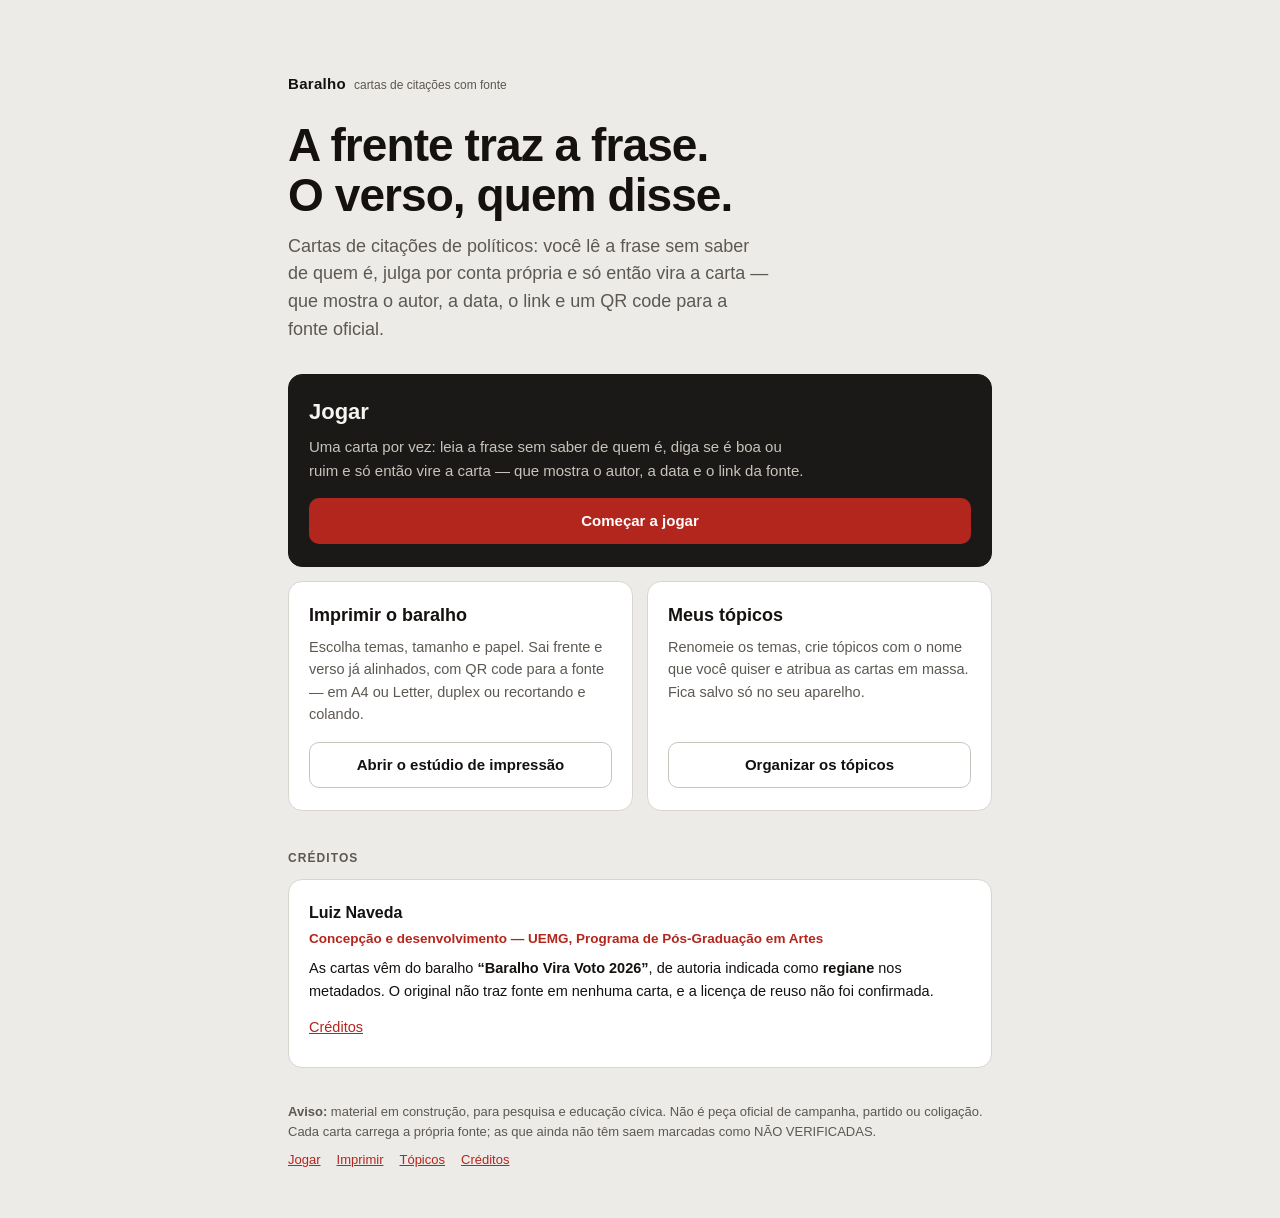
==== web/public/index.html @ 0f1baed0 "Baralho: cartas com fonte, mesa skeuomórfica, impressão e triagem Aplicativo zero-dependência (Node " ====
<!doctype html>
<html lang="pt-BR">
<head>
<meta charset="utf-8">
<meta name="viewport" content="width=device-width, initial-scale=1, viewport-fit=cover">
<title>Baralho — cartas de citações com a fonte no verso</title>
<link rel="icon" href="./favicon.svg" type="image/svg+xml">
<link rel="manifest" href="./manifest.webmanifest">
<meta name="theme-color" content="#1b1917">
<meta name="apple-mobile-web-app-capable" content="yes">
<meta name="apple-mobile-web-app-title" content="Baralho">
<link rel="apple-touch-icon" href="./icone-192.png">
<meta name="description" content="Baralho de cartas com citações de políticos: a frente traz só a frase, o verso revela quem disse — com data, link e QR code da fonte. Dá para imprimir.">
<style>
  :root { --ink:#14110f; --muted:#5d5852; --accent:#b3261e; --ui-line:#d8d5cf; }
  * { box-sizing: border-box; }
  html { -webkit-text-size-adjust: 100%; }
  body {
    margin: 0;
    background: #ecebe8;
    color: var(--ink);
    font: 16px/1.55 -apple-system, BlinkMacSystemFont, "Segoe UI", Roboto, Helvetica, Arial, sans-serif;
  }
  .pagina { max-width: 760px; margin: 0 auto; padding: clamp(24px, 6vw, 56px) clamp(16px, 5vw, 28px) 48px; }

  .marca { display: flex; align-items: baseline; gap: 8px; margin-bottom: 26px; }
  .marca strong { font-size: 15px; letter-spacing: .02em; }
  .marca span { font-size: 12px; color: var(--muted); }

  h1 { font-size: clamp(30px, 8vw, 46px); line-height: 1.08; margin: 0 0 12px; letter-spacing: -.02em; }
  .sub { font-size: clamp(15px, 4.2vw, 18px); color: var(--muted); margin: 0 0 30px; max-width: 48ch; }

  .cartoes { display: grid; gap: 14px; grid-template-columns: repeat(auto-fit, minmax(250px, 1fr)); }
  .cartao {
    background: #fff;
    border: 1px solid var(--ui-line);
    border-radius: 14px;
    padding: 20px 20px 22px;
    display: flex;
    flex-direction: column;
  }
  .cartao h2 { margin: 0 0 6px; font-size: 18px; }
  .cartao p { margin: 0 0 16px; color: var(--muted); font-size: 14.5px; flex: 1; }
  .cartao--destaque {
    grid-column: 1 / -1;
    background: #1b1917;
    border-color: #1b1917;
    color: #f6f4f1;
  }
  .cartao--destaque h2 { font-size: 22px; }
  .cartao--destaque p { color: #c9c3bb; font-size: 15px; max-width: 60ch; }
  .botao {
    display: inline-flex; align-items: center; justify-content: center;
    min-height: 46px; padding: 10px 18px; border-radius: 10px;
    background: var(--accent); color: #fff; text-decoration: none; font-weight: 600; font-size: 15px;
  }
  .botao:hover { background: #93201a; }
  .botao--ghost { background: transparent; color: var(--ink); border: 1px solid #c9c5be; }
  .botao--ghost:hover { background: #f2f0ed; }

  .secao-titulo {
    margin: 38px 0 12px; font-size: 12px; text-transform: uppercase;
    letter-spacing: .09em; color: var(--muted);
  }
  .creditos {
    background: #fff; border: 1px solid var(--ui-line); border-radius: 14px;
    padding: 20px 20px 16px;
  }
  .creditos p { margin: 0 0 12px; font-size: 14.5px; line-height: 1.6; }
  .creditos .quem { font-weight: 700; font-size: 16px; margin-bottom: 2px; }
  .creditos .papel { color: var(--accent); font-size: 13.5px; font-weight: 600; margin-bottom: 8px; }
  .creditos .fonte { border-left: 3px solid var(--accent); background: #fdf4f3; padding: 10px 12px; border-radius: 0 8px 8px 0; font-size: 13.5px; }
  .creditos ul { margin: 0 0 14px; padding-left: 20px; font-size: 14px; color: var(--muted); }
  .creditos li { margin-bottom: 5px; }
  .creditos a { color: var(--accent); }
  code { background: #f2f0ed; padding: 1px 5px; border-radius: 4px; font-size: .92em; }

  .rodape { margin-top: 34px; color: var(--muted); font-size: 13px; }
  .rodape p { margin: 0 0 8px; }
  .rodape nav { display: flex; flex-wrap: wrap; gap: 6px 16px; }
  .rodape a { color: var(--accent); }

  @media (max-width: 420px) {
    .cartoes { grid-template-columns: 1fr; }
  }
</style>
</head>
<body>
<main class="pagina">

  <p class="marca"><strong>Baralho</strong> <span>cartas de citações com fonte</span></p>

  <h1>A frente traz a frase.<br>O verso, quem disse.</h1>
  <p class="sub">
    Cartas de citações de políticos: você lê a frase sem saber de quem é, julga por conta
    própria e só então vira a carta — que mostra o autor, a data, o link e um QR code
    para a fonte oficial.
  </p>

  <div class="cartoes">
    <article class="cartao cartao--destaque">
      <h2>Jogar</h2>
      <p>Uma carta por vez: leia a frase sem saber de quem é, diga se é boa ou ruim e só então vire a carta — que mostra o autor, a data e o link da fonte.</p>
      <a class="botao" href="./jogo.html">Começar a jogar</a>
    </article>
    <article class="cartao">
      <h2>Imprimir o baralho</h2>
      <p>Escolha temas, tamanho e papel. Sai frente e verso já alinhados, com QR code para a fonte — em A4 ou Letter, duplex ou recortando e colando.</p>
      <a class="botao botao--ghost" href="./print.html">Abrir o estúdio de impressão</a>
    </article>
    <article class="cartao">
      <h2>Meus tópicos</h2>
      <p>Renomeie os temas, crie tópicos com o nome que você quiser e atribua as cartas em massa. Fica salvo só no seu aparelho.</p>
      <a class="botao botao--ghost" href="./topicos.html">Organizar os tópicos</a>
    </article>
  </div>

  <h2 class="secao-titulo">Créditos</h2>
  <section class="creditos" id="creditos">
    <p class="quem">Luiz Naveda</p>
    <p class="papel">Concepção e desenvolvimento — UEMG, Programa de Pós-Graduação em Artes</p>
    <p>
      As cartas vêm do baralho <strong>“Baralho Vira Voto 2026”</strong>, de autoria indicada
      como <strong>regiane</strong> nos metadados. O original não traz fonte em nenhuma carta,
      e a licença de reuso não foi confirmada.
    </p>
    <p><a href="./creditos.html">Créditos</a></p>
  </section>

  <footer class="rodape">
    <p><strong>Aviso:</strong> material em construção, para pesquisa e educação cívica. Não é peça oficial de campanha, partido ou coligação. Cada carta carrega a própria fonte; as que ainda não têm saem marcadas como NÃO VERIFICADAS.</p>
    <nav>
      <a href="./jogo.html">Jogar</a>
      <a href="./print.html">Imprimir</a>
      <a href="./topicos.html">Tópicos</a>
      <a href="./creditos.html">Créditos</a>
    </nav>
  </footer>

</main>
</body>
</html>
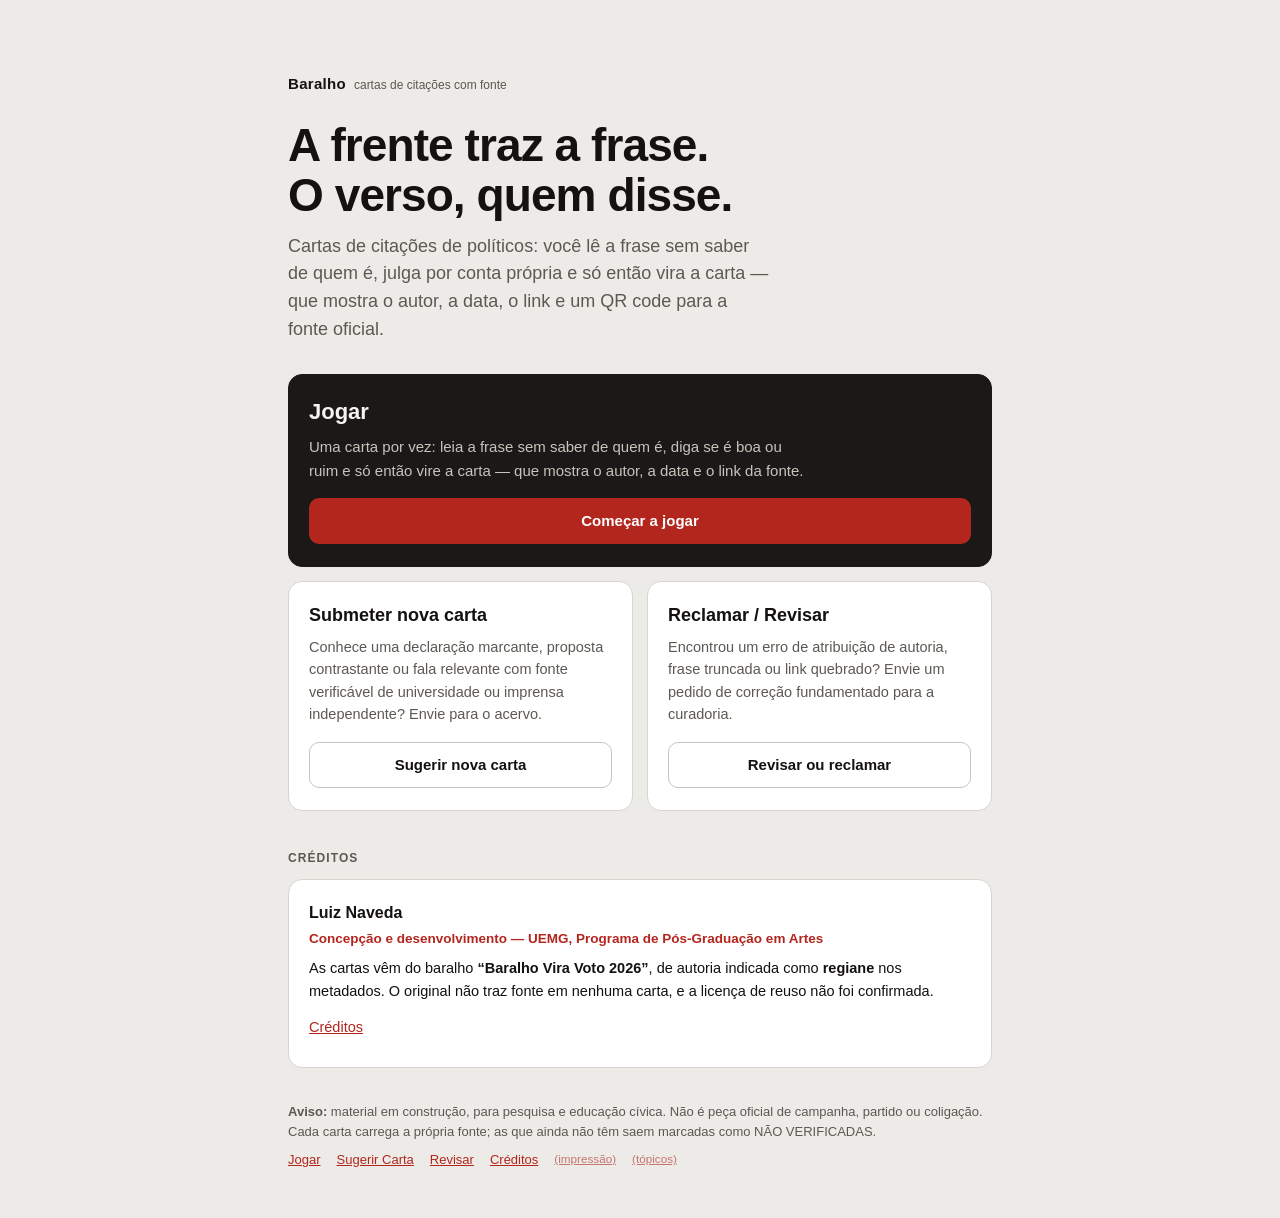
==== commit 9c68e7b1: "Corrige rotação definitiva no Chrome, remove impressão/tópicos da navegação e adiciona formulário de" ====
--- a/web/public/index.html
+++ b/web/public/index.html
@@ -104,14 +104,14 @@
       <a class="botao" href="./jogo.html">Começar a jogar</a>
     </article>
     <article class="cartao">
-      <h2>Imprimir o baralho</h2>
-      <p>Escolha temas, tamanho e papel. Sai frente e verso já alinhados, com QR code para a fonte — em A4 ou Letter, duplex ou recortando e colando.</p>
-      <a class="botao botao--ghost" href="./print.html">Abrir o estúdio de impressão</a>
+      <h2>Submeter nova carta</h2>
+      <p>Conhece uma declaração marcante, proposta contrastante ou fala relevante com fonte verificável de universidade ou imprensa independente? Envie para o acervo.</p>
+      <a class="botao botao--ghost" href="./sugerir.html">Sugerir nova carta</a>
     </article>
     <article class="cartao">
-      <h2>Meus tópicos</h2>
-      <p>Renomeie os temas, crie tópicos com o nome que você quiser e atribua as cartas em massa. Fica salvo só no seu aparelho.</p>
-      <a class="botao botao--ghost" href="./topicos.html">Organizar os tópicos</a>
+      <h2>Reclamar / Revisar</h2>
+      <p>Encontrou um erro de atribuição de autoria, frase truncada ou link quebrado? Envie um pedido de correção fundamentado para a curadoria.</p>
+      <a class="botao botao--ghost" href="./sugerir.html?reclamar=1">Revisar ou reclamar</a>
     </article>
   </div>
 
@@ -131,9 +131,11 @@
     <p><strong>Aviso:</strong> material em construção, para pesquisa e educação cívica. Não é peça oficial de campanha, partido ou coligação. Cada carta carrega a própria fonte; as que ainda não têm saem marcadas como NÃO VERIFICADAS.</p>
     <nav>
       <a href="./jogo.html">Jogar</a>
-      <a href="./print.html">Imprimir</a>
-      <a href="./topicos.html">Tópicos</a>
+      <a href="./sugerir.html">Sugerir Carta</a>
+      <a href="./sugerir.html?reclamar=1">Revisar</a>
       <a href="./creditos.html">Créditos</a>
+      <a href="./print.html" style="opacity:.6; font-size:.9em;">(impressão)</a>
+      <a href="./topicos.html" style="opacity:.6; font-size:.9em;">(tópicos)</a>
     </nav>
   </footer>
 
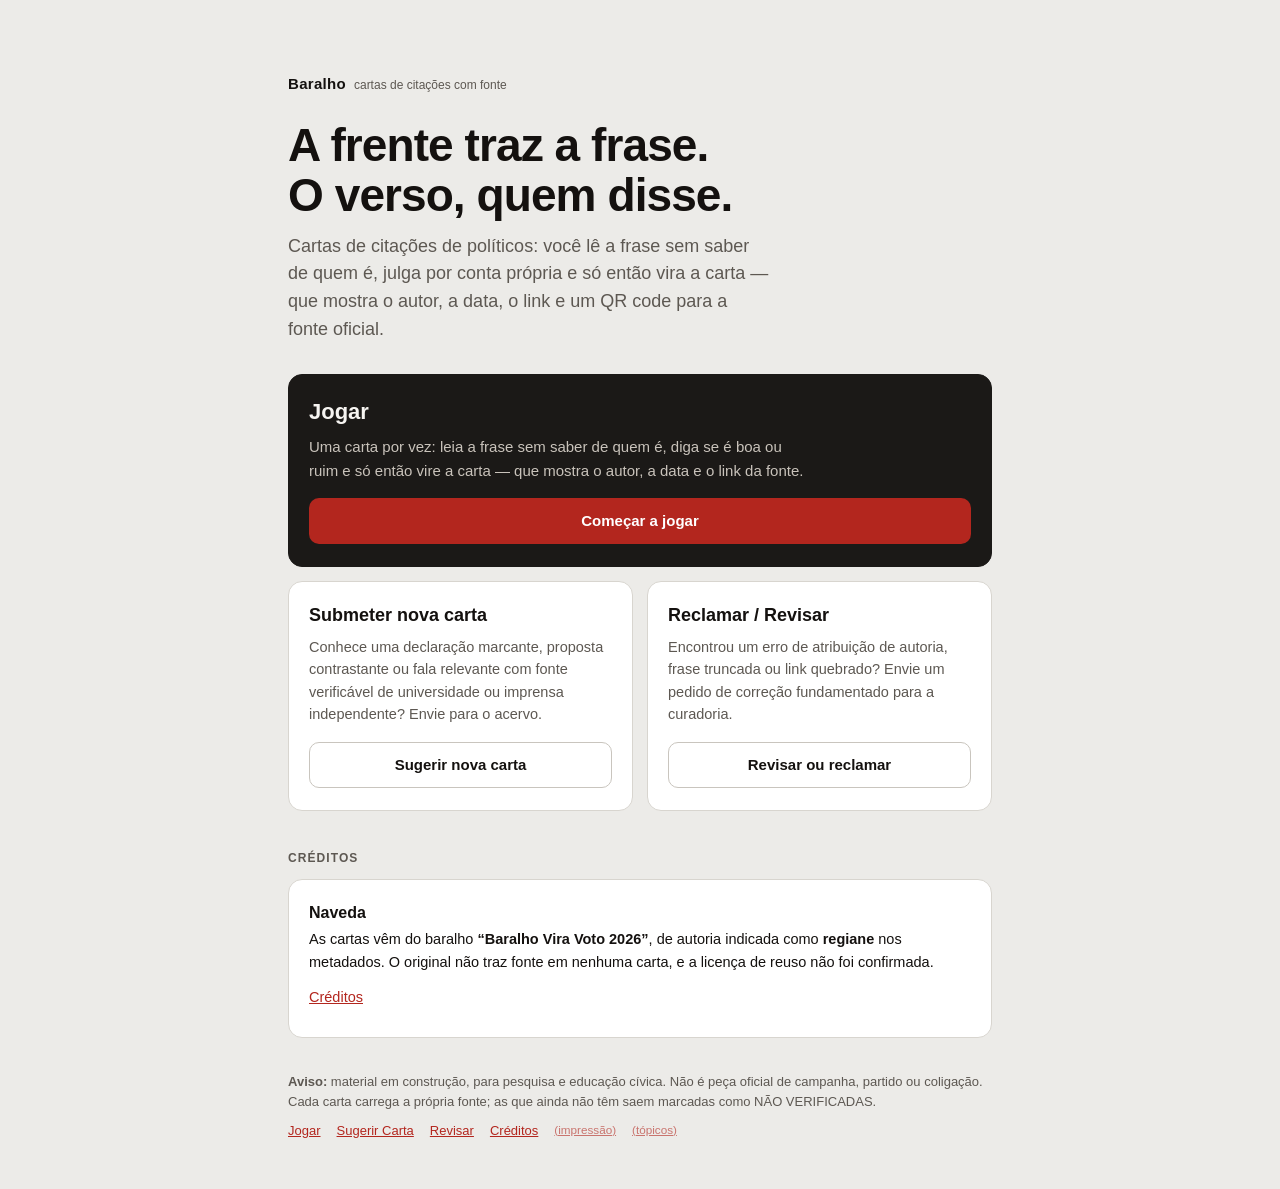
==== commit e3765cca: "Atualizar autoria para Naveda nos créditos" ====
--- a/web/public/index.html
+++ b/web/public/index.html
@@ -117,8 +117,7 @@
 
   <h2 class="secao-titulo">Créditos</h2>
   <section class="creditos" id="creditos">
-    <p class="quem">Luiz Naveda</p>
-    <p class="papel">Concepção e desenvolvimento — UEMG, Programa de Pós-Graduação em Artes</p>
+    <p class="quem">Naveda</p>
     <p>
       As cartas vêm do baralho <strong>“Baralho Vira Voto 2026”</strong>, de autoria indicada
       como <strong>regiane</strong> nos metadados. O original não traz fonte em nenhuma carta,
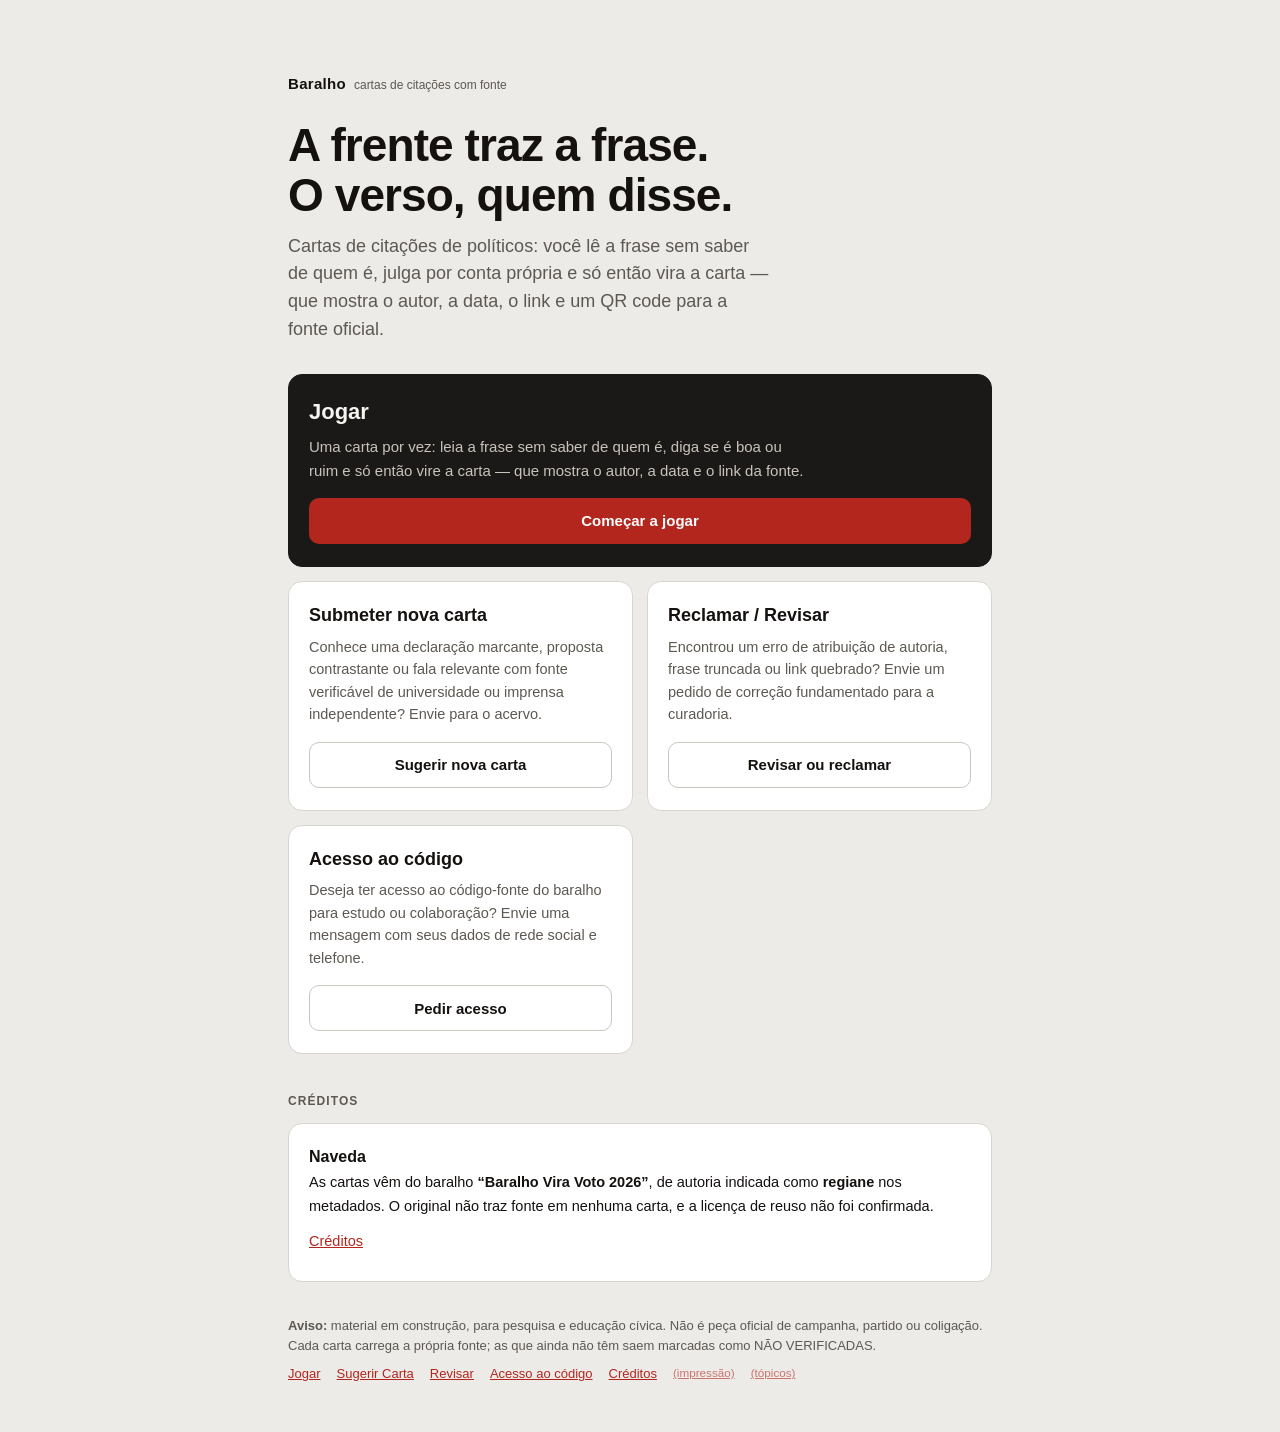
==== commit 5a5c0c62: "Adicionar fluxo de solicitação de acesso ao código com formulário e persistência" ====
--- a/web/public/index.html
+++ b/web/public/index.html
@@ -113,6 +113,11 @@
       <p>Encontrou um erro de atribuição de autoria, frase truncada ou link quebrado? Envie um pedido de correção fundamentado para a curadoria.</p>
       <a class="botao botao--ghost" href="./sugerir.html?reclamar=1">Revisar ou reclamar</a>
     </article>
+    <article class="cartao">
+      <h2>Acesso ao código</h2>
+      <p>Deseja ter acesso ao código-fonte do baralho para estudo ou colaboração? Envie uma mensagem com seus dados de rede social e telefone.</p>
+      <a class="botao botao--ghost" href="./sugerir.html?codigo=1">Pedir acesso</a>
+    </article>
   </div>
 
   <h2 class="secao-titulo">Créditos</h2>
@@ -132,6 +137,7 @@
       <a href="./jogo.html">Jogar</a>
       <a href="./sugerir.html">Sugerir Carta</a>
       <a href="./sugerir.html?reclamar=1">Revisar</a>
+      <a href="./sugerir.html?codigo=1">Acesso ao código</a>
       <a href="./creditos.html">Créditos</a>
       <a href="./print.html" style="opacity:.6; font-size:.9em;">(impressão)</a>
       <a href="./topicos.html" style="opacity:.6; font-size:.9em;">(tópicos)</a>
